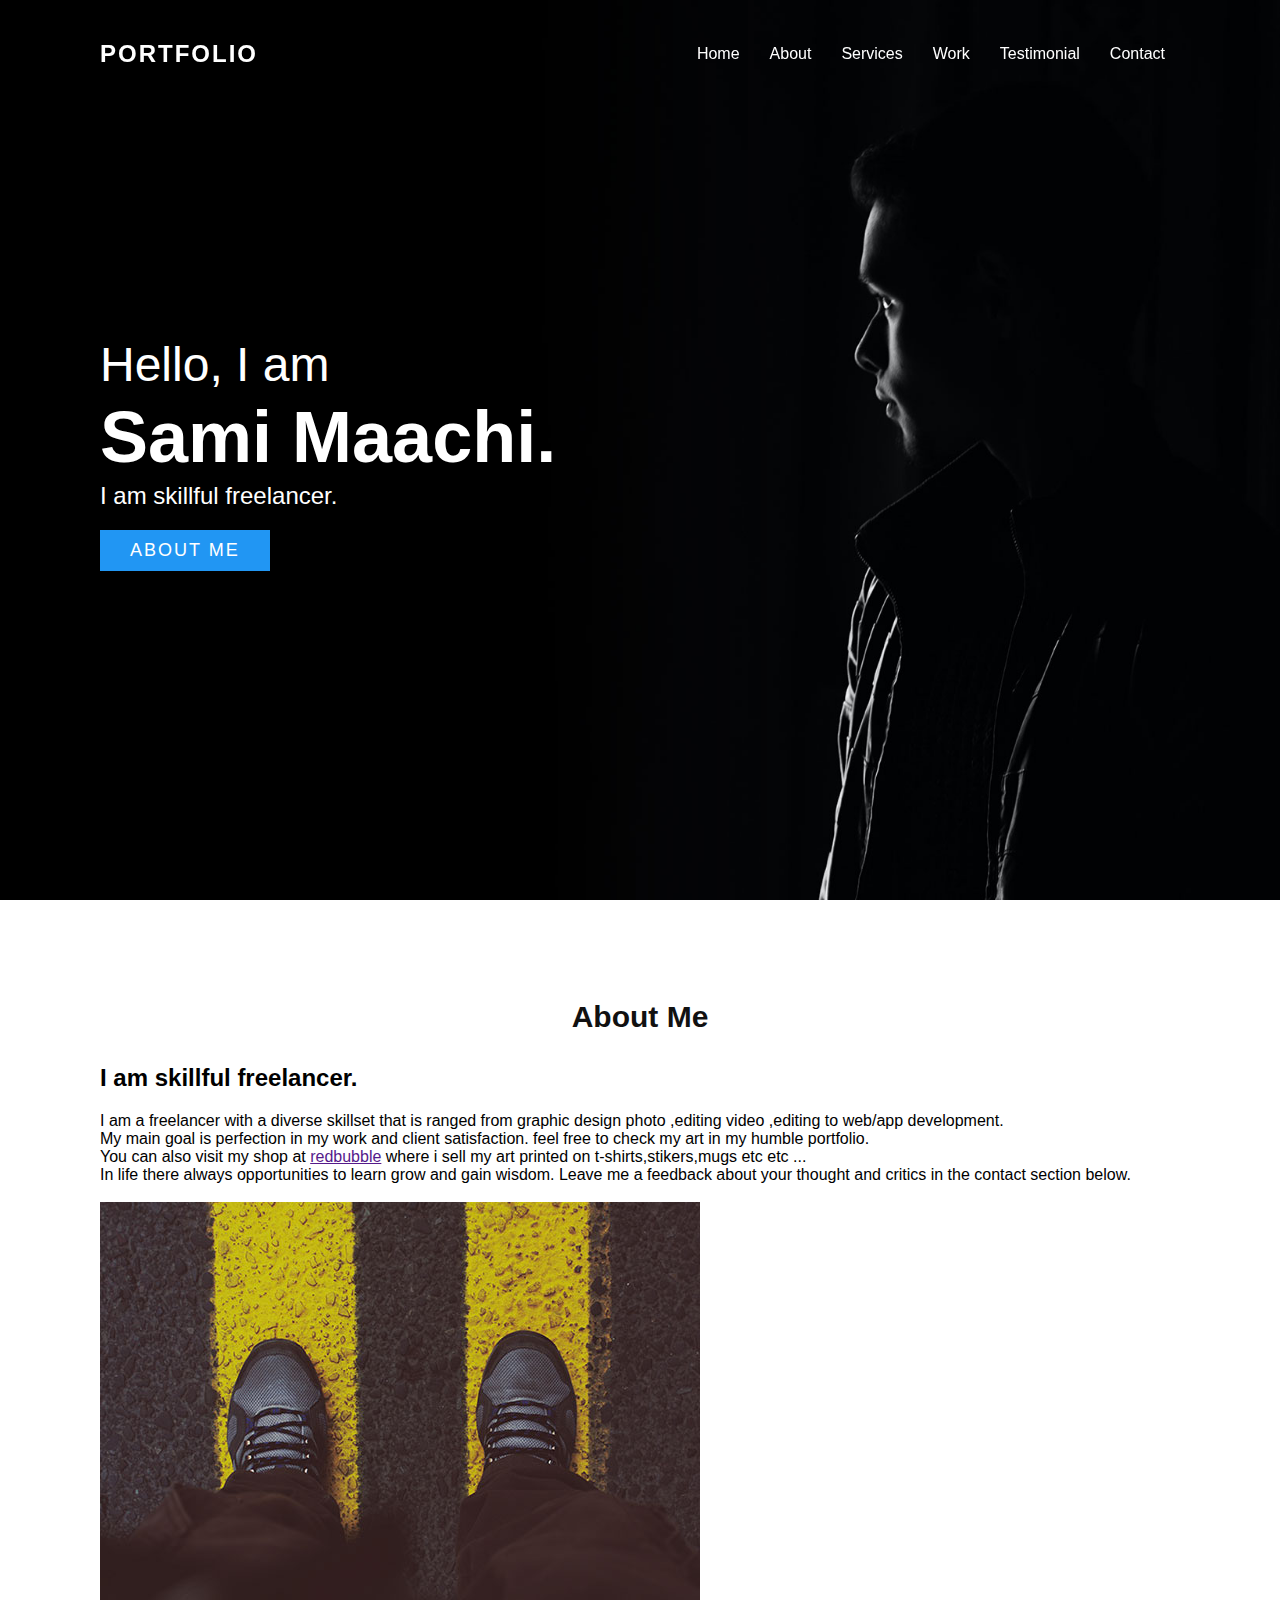
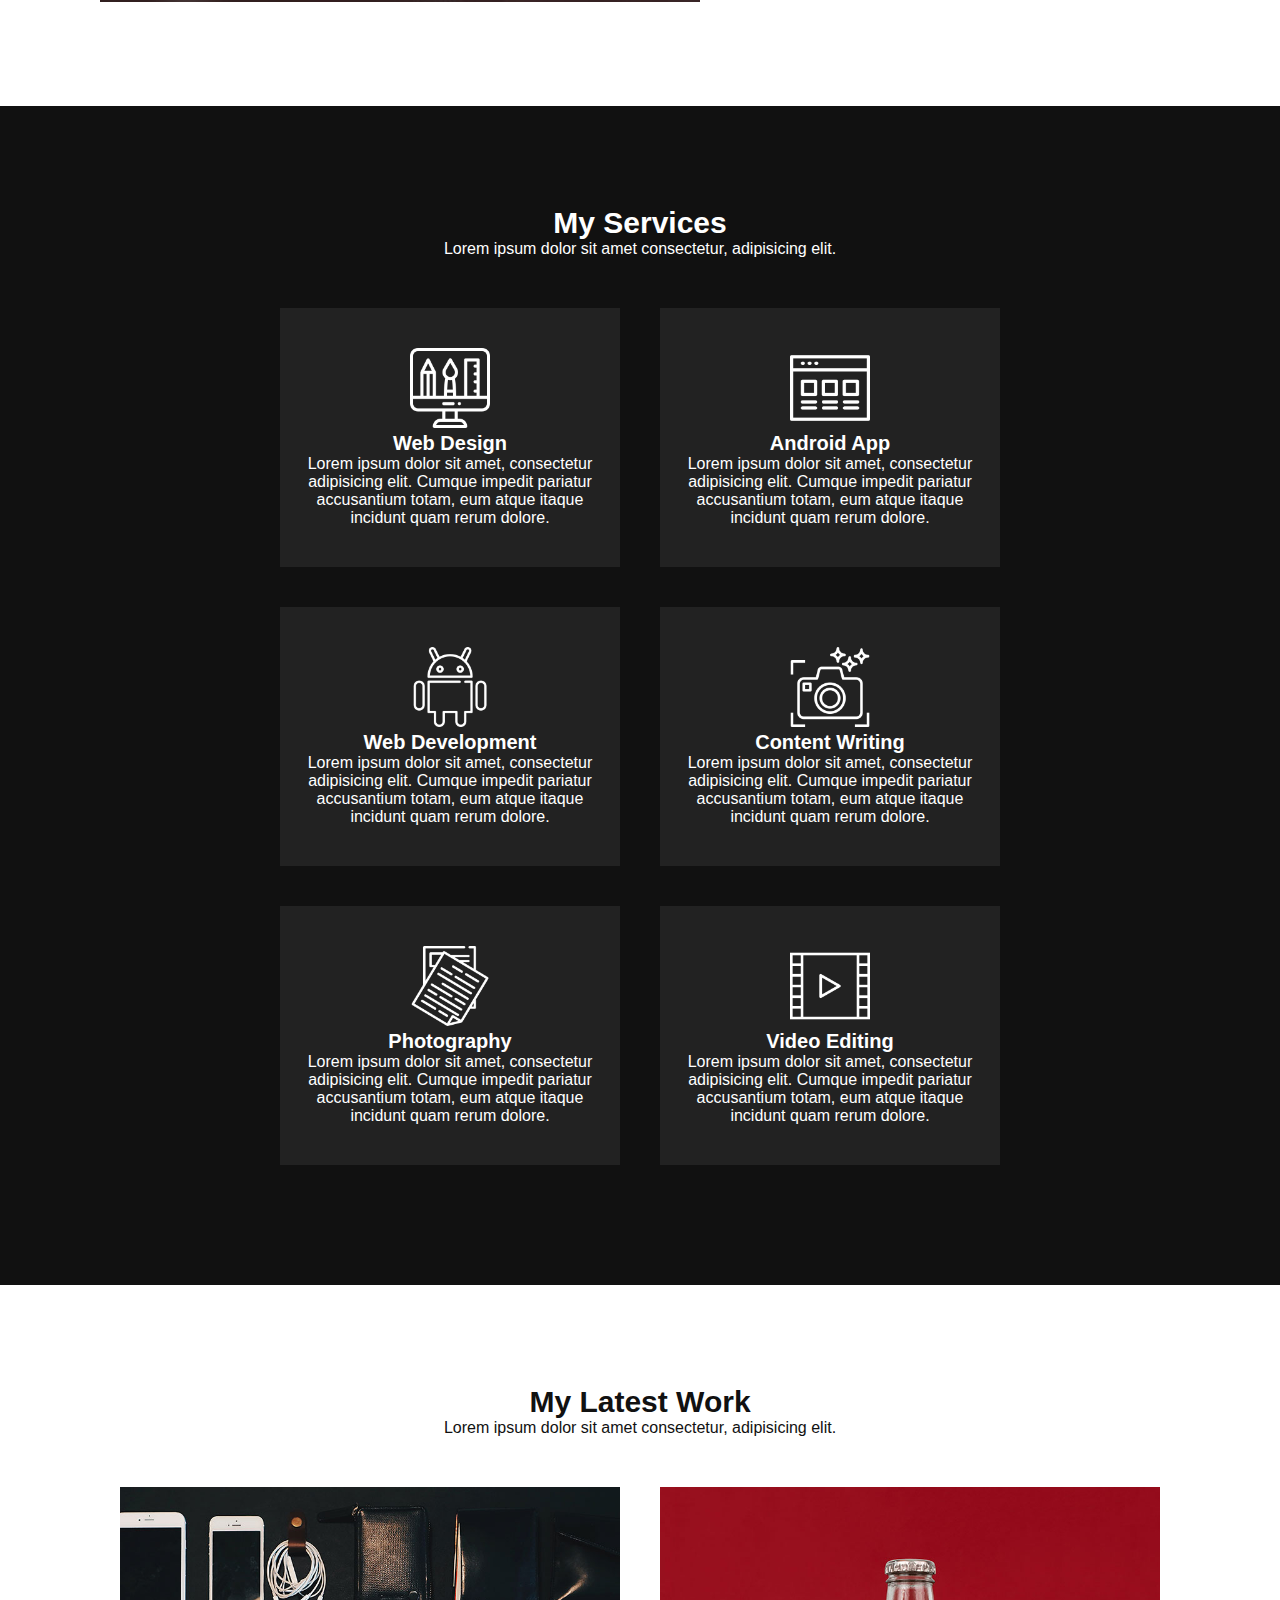
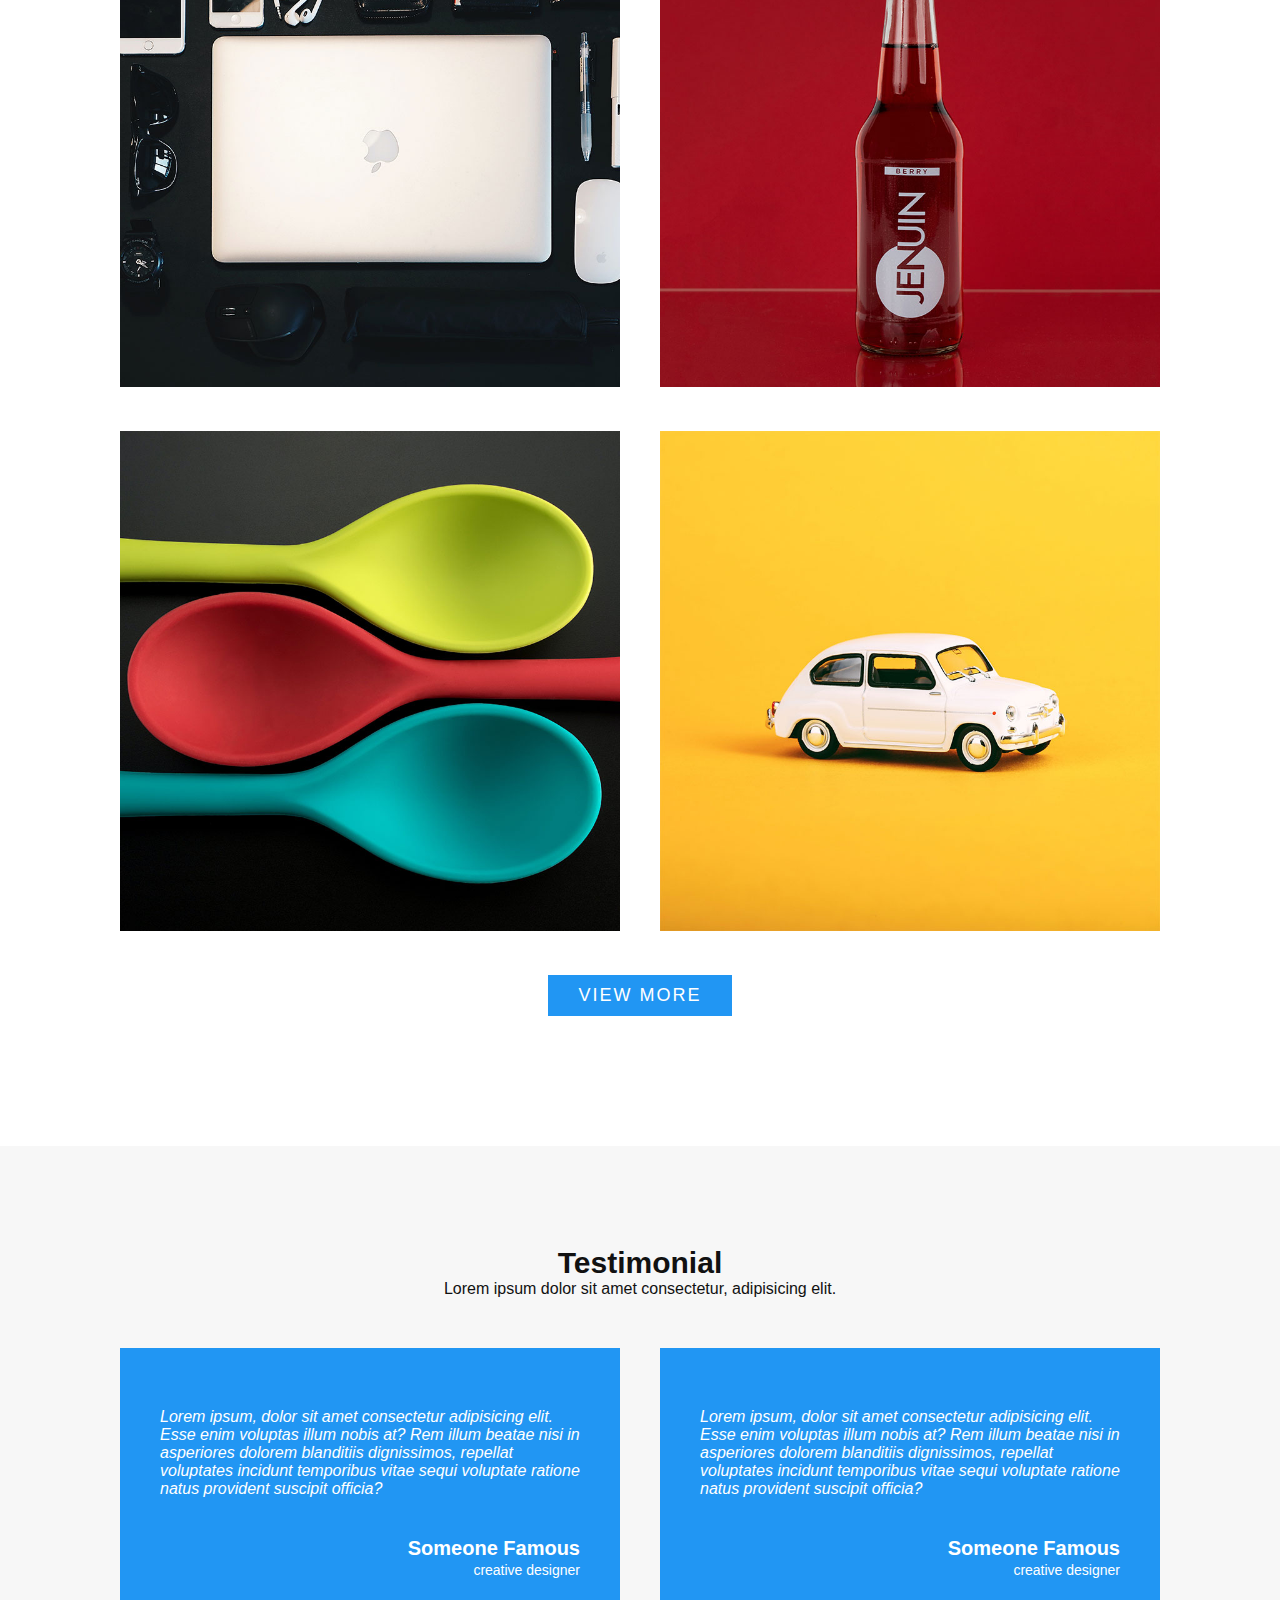
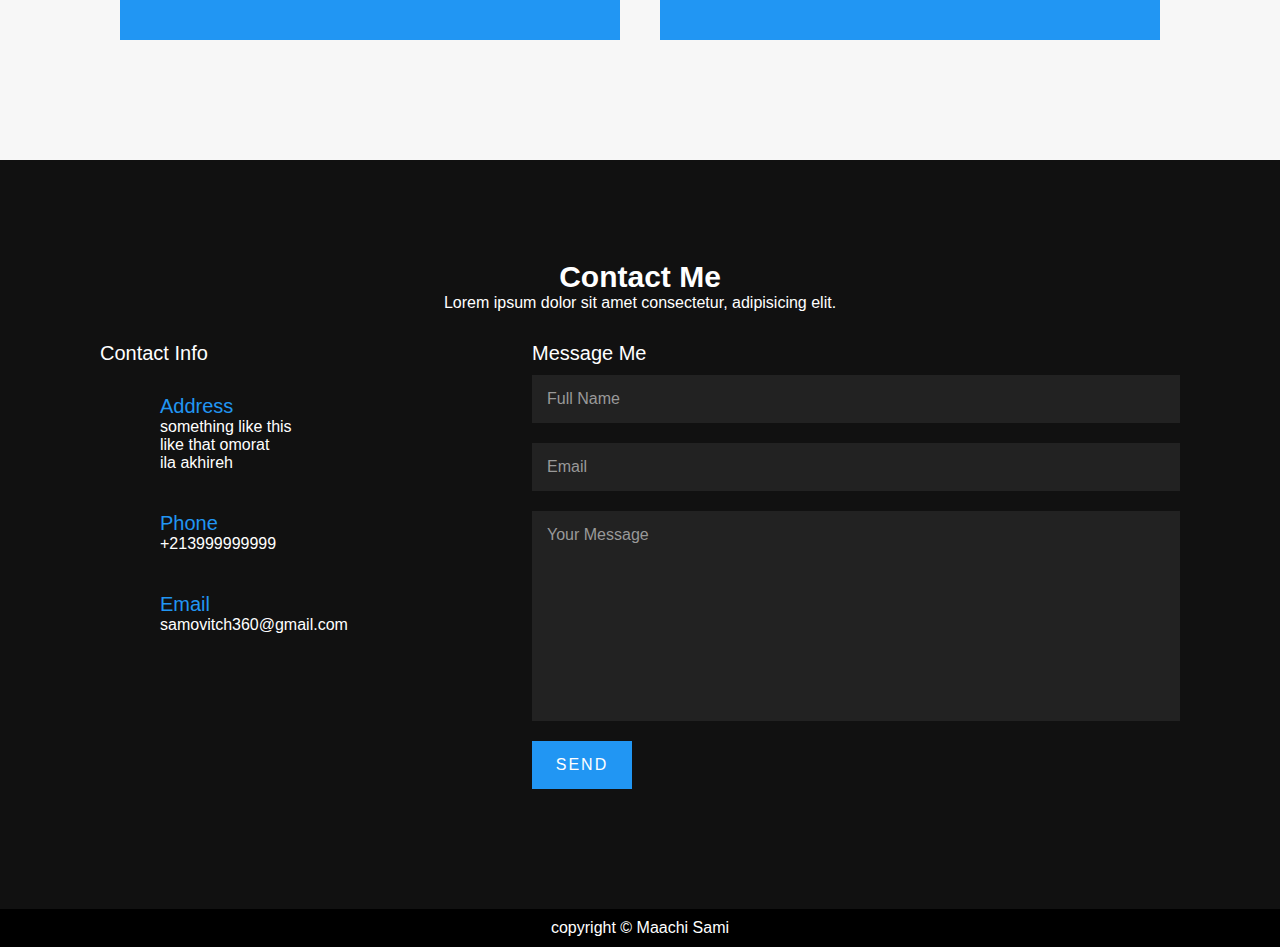
==== portfolio/index.html @ 8c182a85 "personal portfolio" ====
<!DOCTYPE html>
<html lang="en">
<head>
    <meta charset="UTF-8">
    <meta name="viewport" content="width=device-width, initial-scale=1.0">
    <link rel="stylesheet" href="portfolio.css">
    <title>My Portfolio</title>
</head>
<body>
    <header>
        <a href="#" class="logo">Portfolio</a>
        <div class="toggle" onclick="toggleMenu()"></div>
            <ul class="menu">
                <li><a href="#home"  onclick="toggleMenu()">Home</a></li>
                <li><a href="#about"  onclick="toggleMenu()">About</a></li>
                <li><a href="#services" onclick="toggleMenu()">Services</a></li>
                <li><a href="#work"  onclick="toggleMenu()">Work</a></li>
                <li><a href="#testimonial"  onclick="toggleMenu()">Testimonial</a></li>
                <li><a href="#contact"  onclick="toggleMenu()">Contact</a></li>
            </ul>
    </header>


    <section class="banner" id="home">
        <div class="textBox">
        <h2>Hello, I am <br> <span>Sami Maachi.</span></h2>
        <h3>I am skillful freelancer.</h3>
        <a href="#about" class="btn">About Me</a>
    </div>
    </section>


    <section class="about" id="about">
        <div class="heading">
            <h2>About Me</h2>
        </div>
        <div class="content">
            <div class="contentbox w50">
                <h3>I am skillful freelancer.</h3>
                <p>I am a freelancer with a diverse skillset that is ranged from graphic design photo ,editing video ,editing to web/app development. <br>
                    My main goal is perfection in my work and client satisfaction. feel free to check my art in my humble portfolio. <br>
                    You can also visit my shop at <a href="">redbubble</a> where i sell my art printed on t-shirts,stikers,mugs etc etc ... <br>
                    In life there always opportunities to learn grow and gain wisdom. Leave me a feedback about your thought and critics in the contact section below. <br>
                </p>
                 <br>
            <div class="w50">
                <img src="img1.jpg" alt="#">
            </div>
        </div>
    </section>


    <section class="services"  id="services">
        <div class="heading white">
        <h2>My Services</h2>
        <p>Lorem ipsum dolor sit amet consectetur, adipisicing elit. </p>
        </div>
        <div class="content">
            <div class="servicesbox">
                <img src="icon1.png" alt="#">
                <h2>Web Design</h2>
                <p>Lorem ipsum dolor sit amet, consectetur adipisicing elit. Cumque impedit pariatur accusantium totam, eum atque itaque incidunt quam rerum dolore.</p>
            </div>
            <div class="servicesbox">
                <img src="icon2.png" alt="#">
                <h2>Android App</h2>
                <p>Lorem ipsum dolor sit amet, consectetur adipisicing elit. Cumque impedit pariatur accusantium totam, eum atque itaque incidunt quam rerum dolore.</p>
            </div>
            <div class="servicesbox">
                <img src="icon3.png" alt="#">
                <h2>Web Development</h2>
                <p>Lorem ipsum dolor sit amet, consectetur adipisicing elit. Cumque impedit pariatur accusantium totam, eum atque itaque incidunt quam rerum dolore.</p>
            </div>
            <div class="servicesbox">
                <img src="icon4.png" alt="#">
                <h2>Content Writing</h2>
                <p>Lorem ipsum dolor sit amet, consectetur adipisicing elit. Cumque impedit pariatur accusantium totam, eum atque itaque incidunt quam rerum dolore.</p>
            </div>
            <div class="servicesbox">
                <img src="icon5.png" alt="#">
                <h2>Photography</h2>
                <p>Lorem ipsum dolor sit amet, consectetur adipisicing elit. Cumque impedit pariatur accusantium totam, eum atque itaque incidunt quam rerum dolore.</p>
            </div>
            <div class="servicesbox">
                <img src="icon6.png" alt="#">
                <h2>Video Editing</h2>
                <p>Lorem ipsum dolor sit amet, consectetur adipisicing elit. Cumque impedit pariatur accusantium totam, eum atque itaque incidunt quam rerum dolore.</p>
            </div>
        </div>
    </section>


    <section class="work" id="work">
        <div class="heading ">
            <h2>My Latest Work</h2>
            <p>Lorem ipsum dolor sit amet consectetur, adipisicing elit. </p>
            </div>
            <div class="content">
                <div class="workbox">
                    <img src="product1.jpg" alt="#">
                </div>
                <div class="workbox">
                    <img src="product2.jpg" alt="#">
                </div>
                <div class="workbox">
                    <img src="product3.jpg" alt="#">
                </div>
                <div class="workbox">
                    <img src="product4.jpg" alt="#">
                </div>
            </div>
            <div class="heading ">
                <a href="#" class="btn">View More</a>
                </div>
    </section>


    <section class="testimonial" id="testimonial">
        <div class="heading ">
            <h2>Testimonial</h2>
            <p>Lorem ipsum dolor sit amet consectetur, adipisicing elit. </p>
            </div>
            <div class="content">
                <div class="testimonialbox">
                    <p>Lorem ipsum, dolor sit amet consectetur adipisicing elit. Esse enim voluptas illum nobis at? Rem illum beatae nisi in asperiores dolorem blanditiis dignissimos, repellat voluptates incidunt temporibus vitae sequi voluptate ratione natus provident suscipit officia?</p>
                    <h3>Someone Famous<br><span>creative designer</span></h3>
                </div>
                <div class="testimonialbox">
                    <p>Lorem ipsum, dolor sit amet consectetur adipisicing elit. Esse enim voluptas illum nobis at? Rem illum beatae nisi in asperiores dolorem blanditiis dignissimos, repellat voluptates incidunt temporibus vitae sequi voluptate ratione natus provident suscipit officia?</p>
                    <h3>Someone Famous<br><span>creative designer</span></h3>
                </div>
            </div>
    </section>


    <section class="contact" id="contact">
        <div class="heading white">
            <h2>Contact Me</h2>
            <p>Lorem ipsum dolor sit amet consectetur, adipisicing elit. </p>
            </div>
            <div class="content">
                <div class="contactinfo">
                    <h3>Contact Info</h3>
                    <div class="contactinfobox">
                        <div class="box">
                        <div class="icon"></div>
                        <div class="text">
                                <h3>Address</h3>
                                <p>something like this <br>like that omorat <br> ila akhireh</p>
                            </div>
                        </div>
                        <div class="box">
                            <div class="icon"></div>
                            <div class="text">
                                    <h3>Phone </h3>
                                    <p>+213999999999</p>
                                </div>
                            </div>
                            <div class="box">
                                <div class="icon"></div>
                                <div class="text">
                                        <h3>Email</h3>
                                        <p>samovitch360@gmail.com</p>
                                    </div>
                                </div>
                             </div>
                         </div>
                <div class="formbox">
                    <form action="">
                        <h3>Message Me</h3>
                        <input type="text" name="" placeholder="Full Name">
                        <input type="email" name="" placeholder="Email">
                        <textarea placeholder="Your Message" cols="30" rows="10"></textarea>
                        <input type="submit" value="Send">
                    </form>
                </div>
            </div>
    </section>
    <footer> <p>copyright &copy Maachi Sami</p></footer>
    <script type="text/javascript">
    window.addEventListener('scroll',function(){
        var header = document.querySelector('header');
        header.classList.toggle('sticky',window.scrollY > 0);
    });
    function toggleMenu(){
        var menutoggle = document.querySelector('.toggle');
        var menu = document.querySelector('.menu');
        menutoggle.classList.toggle('active');
        menu.classList.toggle('active');
    }

    </script>
</body>
</html>
---- portfolio/portfolio.css ----
*{
    margin: 0;
    padding: 0;
    box-sizing: border-box;
    font-family: Verdana, Geneva, Tahoma, sans-serif;
    scroll-behavior: smooth;
}
section{
    padding: 100px;
}
.banner {
    position: relative;
    min-height: 100vh;
    background: url(banner.jpg);
    background-position: right;
    background-repeat: no-repeat;
    background-size: cover;
    display: flex;
    justify-content: space-between;
    align-items: center;
}
.banner h2{
    font-size: 3em;
    color: white;
    font-weight: 500;
    line-height: 1.5em;
}
.banner h2 span{
    font-size: 1.5em;
    font-weight: 700;
}
.banner h3{
    font-size: 1.5em;
    color: white;
    font-weight: 500;
}
.btn{
    position: relative;
    color: #fff;
    display: inline-block;
    margin-top: 20px;
    padding: 10px 30px;
    background:#2196f3;
    text-transform: uppercase;
    text-decoration: none;
    font-size: 18px;
    font-weight: 500;
    letter-spacing: 2px;
}
header{
    position: fixed;
    top: 0;
    left: 0;
    width: 100%;
    padding:40px 100px;
    z-index: 1000;
    display: flex;
    justify-content: space-between;
    align-items: center;
    transition: 0.5s;
}
header.sticky{
    background: white;
    padding: 20px 100px;
    box-shadow: 0 5px 20px rgba(0,0,0,0.3);
}
header .logo {
    color: white;
    font-size: 24px;
    text-transform: uppercase;
    text-decoration: none;
    font-weight: 700;
    letter-spacing: 2px;
}
header.sticky .logo{
    color: #111;
}
header ul{
    position: relative;
    display: flex;
}
header ul li{
    position: relative;
    list-style: none;
}
header ul li a {
    position: relative;
    display: inline-block;
    color: white;
    text-decoration: none;
    margin: 0 15px;
} 
header.sticky ul li a{
    color: #111;
}
.heading{
    width: 100%;
    text-align: center;
    margin-bottom: 30px;
    color: #111;
}
.heading h2{
    font-weight: 600;
    font-size: 30px;
}
.content{
    display: flex;
    justify-content: space-between;
}
.contentbox{
    padding-right: 30px;
}
.contentbox h3{
    font-size: 24px;
    margin-bottom: 20px;
}
.w50{
    min-width: 50%;
}
img{
    max-width: 100%;
}
.services{
    background: #111;
}
.heading.white{
    color: white;
}
.services .content{
    display: flex;
    justify-content: center;
    flex-wrap: wrap;
    flex-direction: row;
}
.services .content .servicesbox{
    background: #222;
    padding: 40px 20px;
    max-width: 340px;
    margin: 20px;
    color: white;
    text-align: center;
    transition: 0.5s;
}
.services .content .servicesbox:hover{
    background: #2196f3;
}
.services .content .servicesbox img {
    max-width: 80px;
    filter: invert(1);
}
.services .content .servicesbox h2{
    font-size: 20px;
    font-weight: 600;
}
.work .content{
    display: flex;
    justify-content: space-between;
    flex-wrap: wrap;
}
.work .content .workbox{
    padding: 20px;
    width: 50%;
}
.work .content .workbox img{
    max-width: 100%;
}
.testimonial{
    background: #f7f7f7;
}
.testimonial .content{
    display: flex;
    justify-content: space-between;
    flex-wrap: wrap;
}
.testimonial .content .testimonialbox{
    max-width: calc(50% - 40px);
    background: #2196f3 ;
    margin: 20px;
    padding: 60px 40px;
}
.testimonial .content .testimonialbox p{
    color: #fff;
    font-style: italic;
    font-weight: 300;
    font-size: 16px;
}
.testimonial .content .testimonialbox h3{
    margin-top: 40px;
    font-weight: 600;
    font-size: 20px;
    line-height: 1em;
    color: #fff;
    text-align: end;
}
.testimonial .content .testimonialbox h3 span{
    font-weight: 400;
    font-size: 14px;
}
.contact{
    background: #111;
}
.formbox{
    min-width: 60%;
}
.formbox form{
    display: flex;
    flex-direction: column;
}
.formbox form h3,
.contactinfo h3{
    color: #fff;
    font-size: 20px;
    font-weight: 500;
    margin-bottom: 10px;
}
.formbox form input,
.formbox form textarea{
    margin-bottom: 20px;
    padding: 15px;
    font-size: 16px;
    border: none;
    outline: none;
    background: #222222;
    color: #fff;
    resize: none;
}
.formbox form textarea{
    min-width: 200px;
}
.formbox form input::placeholder,
.formbox form textarea::placeholder{
    color: #999999;
}
.formbox form input[type="submit"]
{
    max-width: 100px;
    background: #2196f3;
    cursor: pointer;
    text-transform: uppercase;
    letter-spacing: 2px;
}
.contactinfo{
    min-width: 40%;
}
.contactinfobox{
    position: relative;
}
.contactinfobox .box{
    position: relative;
    padding: 20px 0;
    display: flex;
}
.contactinfobox .box .icon{
    min-width: 40px;
    padding-top: 4px;
    color: #fff;
    display: flex;
    justify-content: center;
    align-items: flex-start;
    font-size: 24px;
}
.contactinfobox .box .text{
    display: flex;
    margin-left: 20px;
    font-size: 16px;
    color: #fff ;
    flex-direction: column;
    font-weight: 300;
}
.contactinfobox .box .text h3{
    font-weight: 500;
    color: #2196f3;
    margin-bottom: 0;
}
footer{
    background: #000000;
    color: #fff;
    text-align: center;
    padding: 10px;
}
/*Responsiveness*/

@media (max-width:991px){
    header,
    header.sticky{
        padding: 20px 50px;
        z-index: 100;
    }
    .menu{
        position: fixed;
        top:69px;
        left: -100%;
        display: block;
        padding: 100px 50px;
        text-align: center;
        width: 100%;
        height: 100%;
        background: #fff;
        transition: 0.5s;
        z-index: 99;
        border-top: 1px solid rgba(0,0,0,0.3);
    }
    .menu.active{
        left: 0;
    }
    header ul li a{
        color: #111;
        font-size: 24px;
        margin: 10px;
    }
    .toggle{
        width: 40px;
        background: url(menu.png);
        height: 40px;
        background-position: center;
        background-repeat: no-repeat;
        background-size: 30px;
        cursor: pointer;
    }
    .toggle.active{
    background: url(close.png);
    background-position: center;
    background-repeat: no-repeat;
    background-size: 25px;
    cursor: pointer;
}
header.sticky .toggle{
    filter: invert(1);
}
section{
    padding: 100px 50px;
}
.banner{
    padding: 150px 50px 100px;
}
.banner h2{
    font-size: 1.5em;
}
.banner h3{
    font-size: 1em;
}
.btn{
    margin-top: 10px;
    padding: 10px 20px;;
    font-size: 14px;
}
.heading h2 {
    font-size: 24px;
}
.contentbox h3 {
    font-size: 20px;
}
.content {
    flex-direction: column;
}
.w50 {
    margin-bottom: 20px;
}
.services .content .servicesbox {
  
    margin: 10px;
}
.work .content .workbox {
    padding: 10px;
    width: 100%;
}
.testimonial .content .testimonialbox {
    max-width:100%;
    margin: 10px;
    padding: 40px 20px;
}
.testimonial .content .testimonialbox h3 {
    margin-top: 20px;
}
.contactinfo {
    margin: 20px 0;
}
}
@media (max-width:600px){
    header,
    header.sticky{
        padding: 20px 20px;
    }
    .banner {
        padding: 150px 20px 100px;
    }
    section {
        padding: 100px 20px;
    }
}
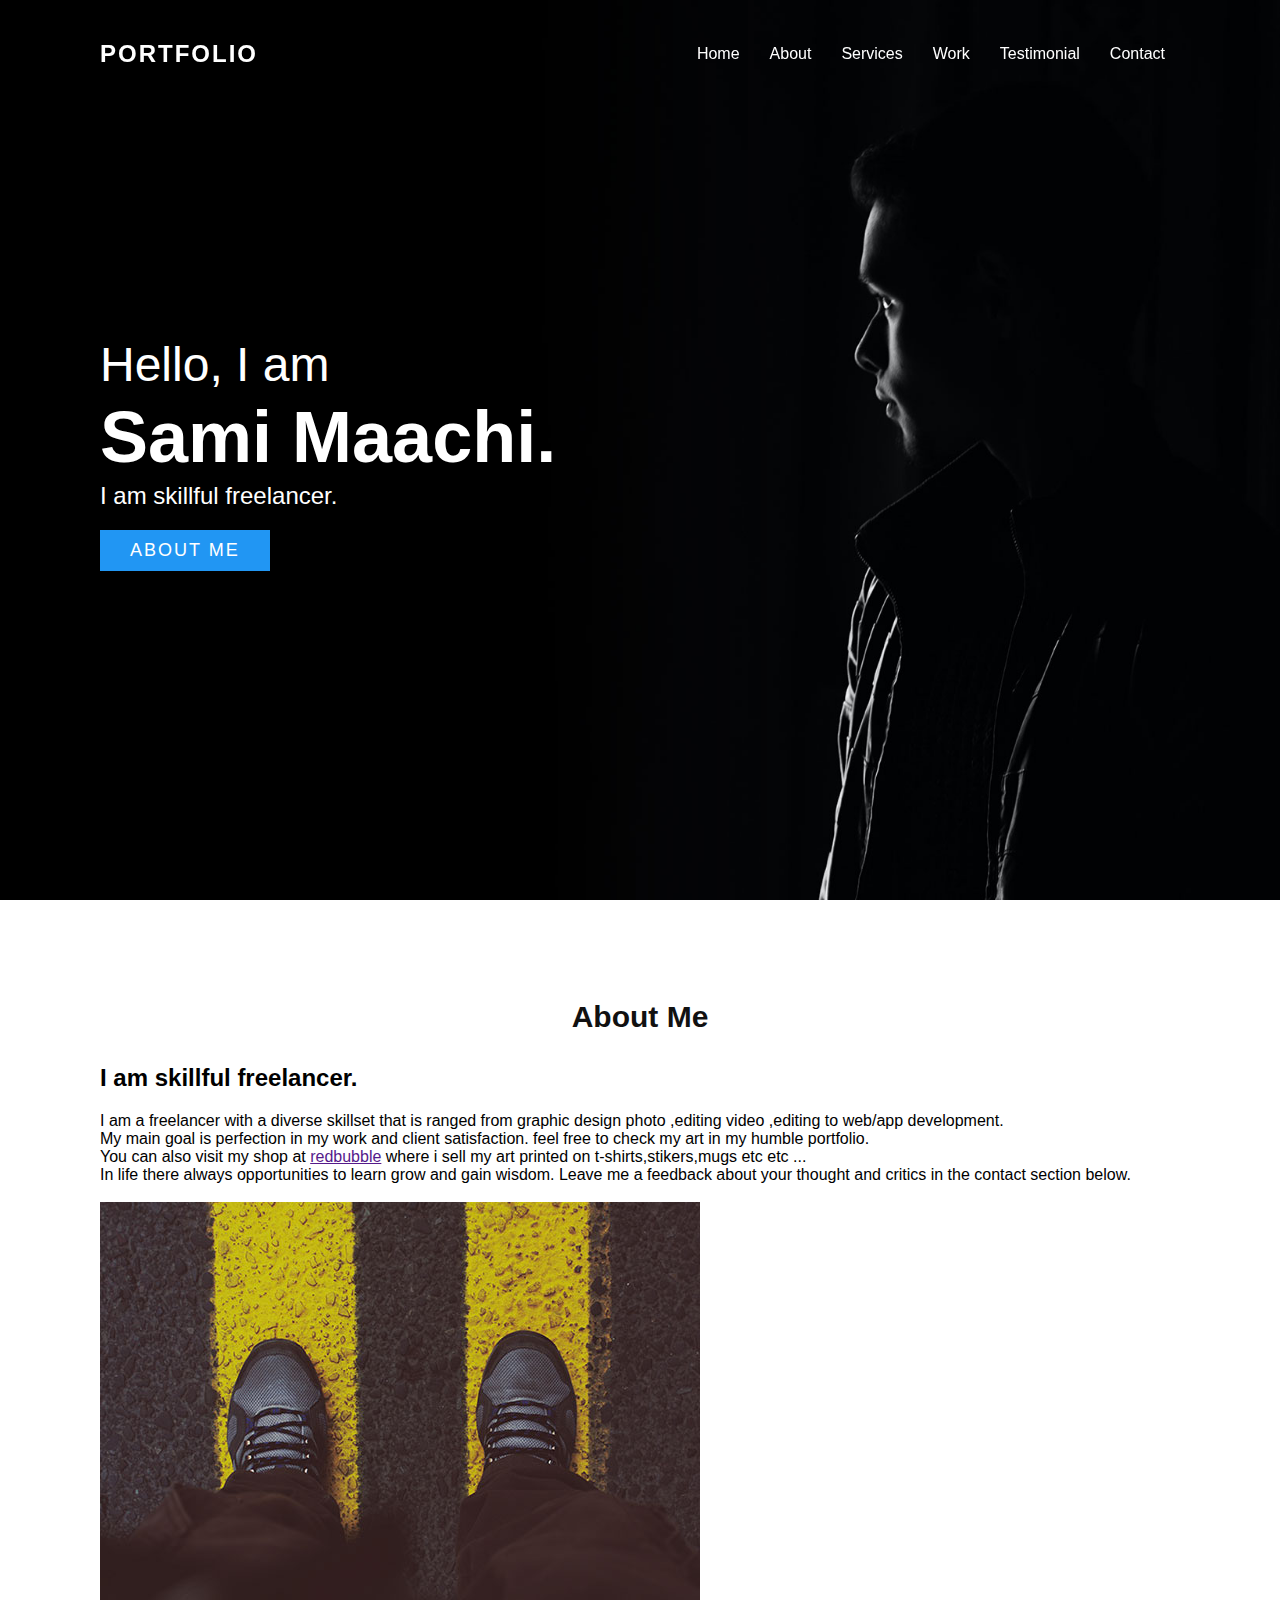
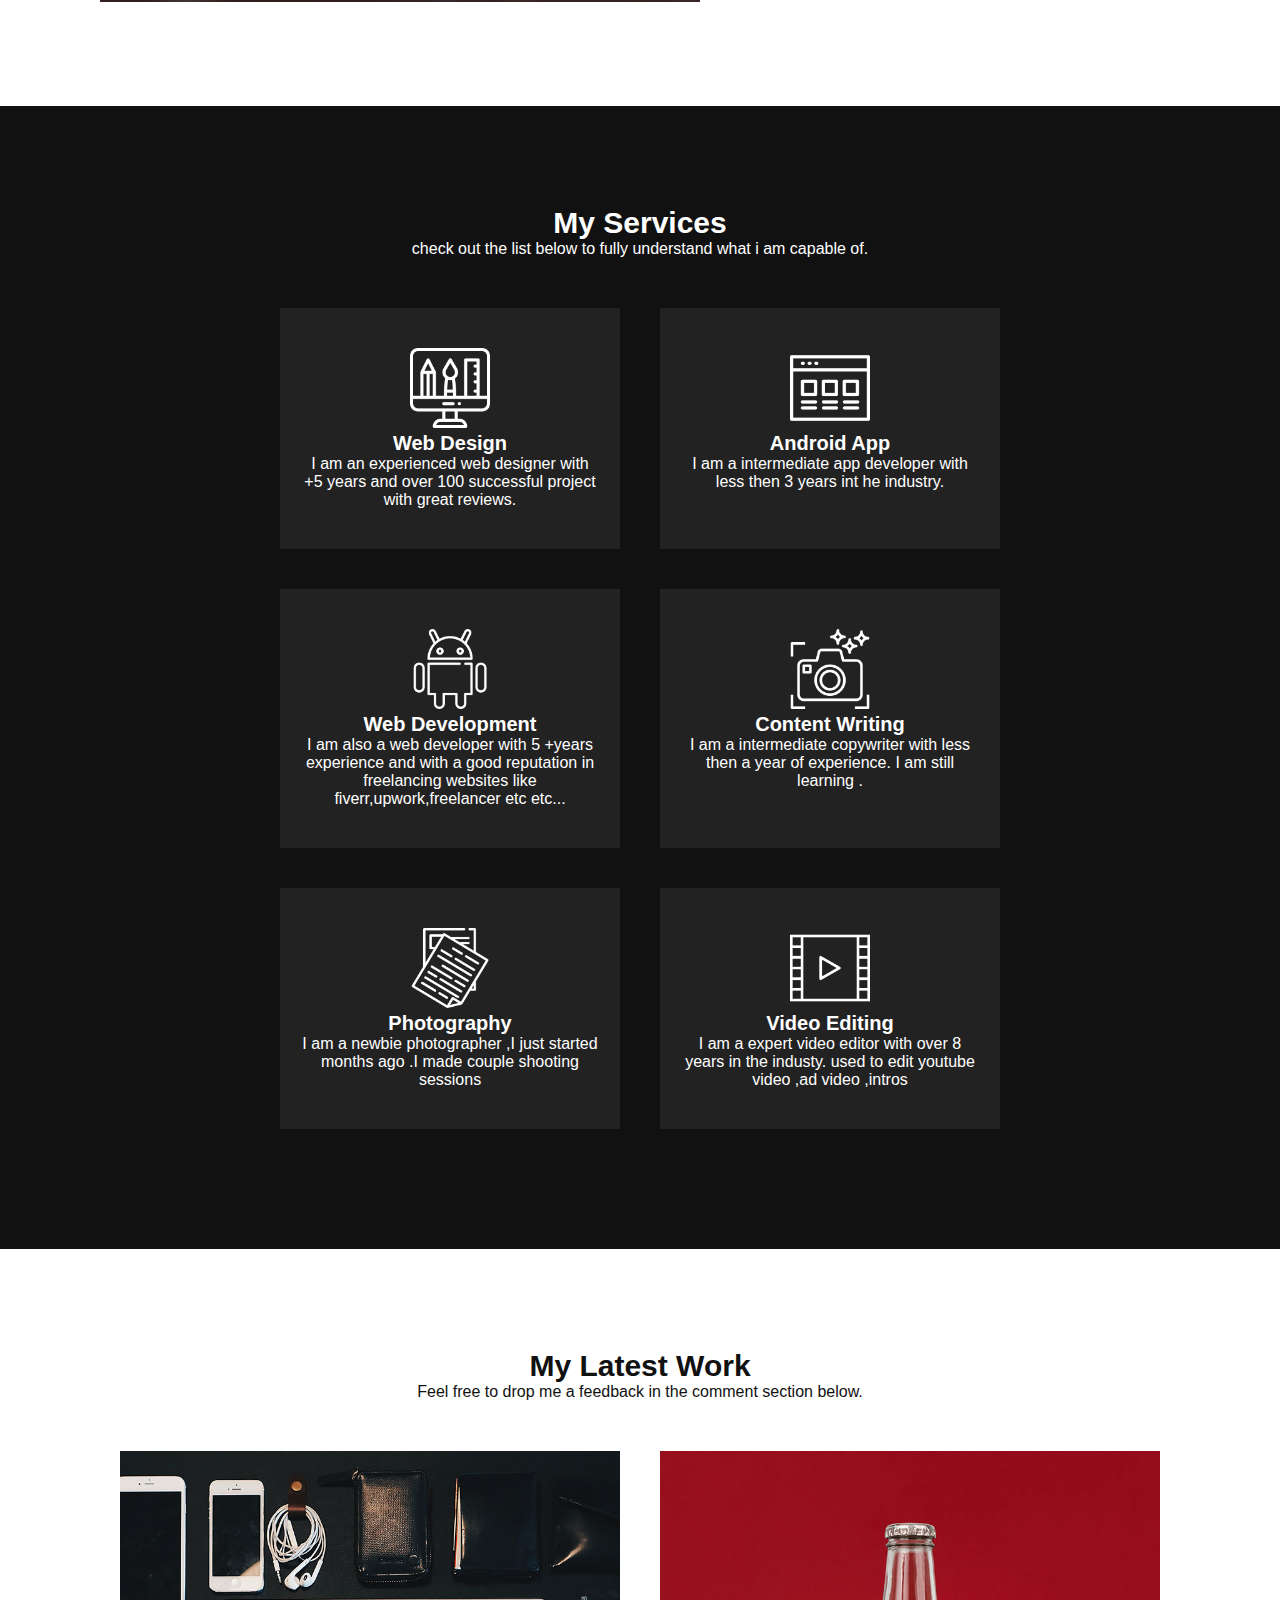
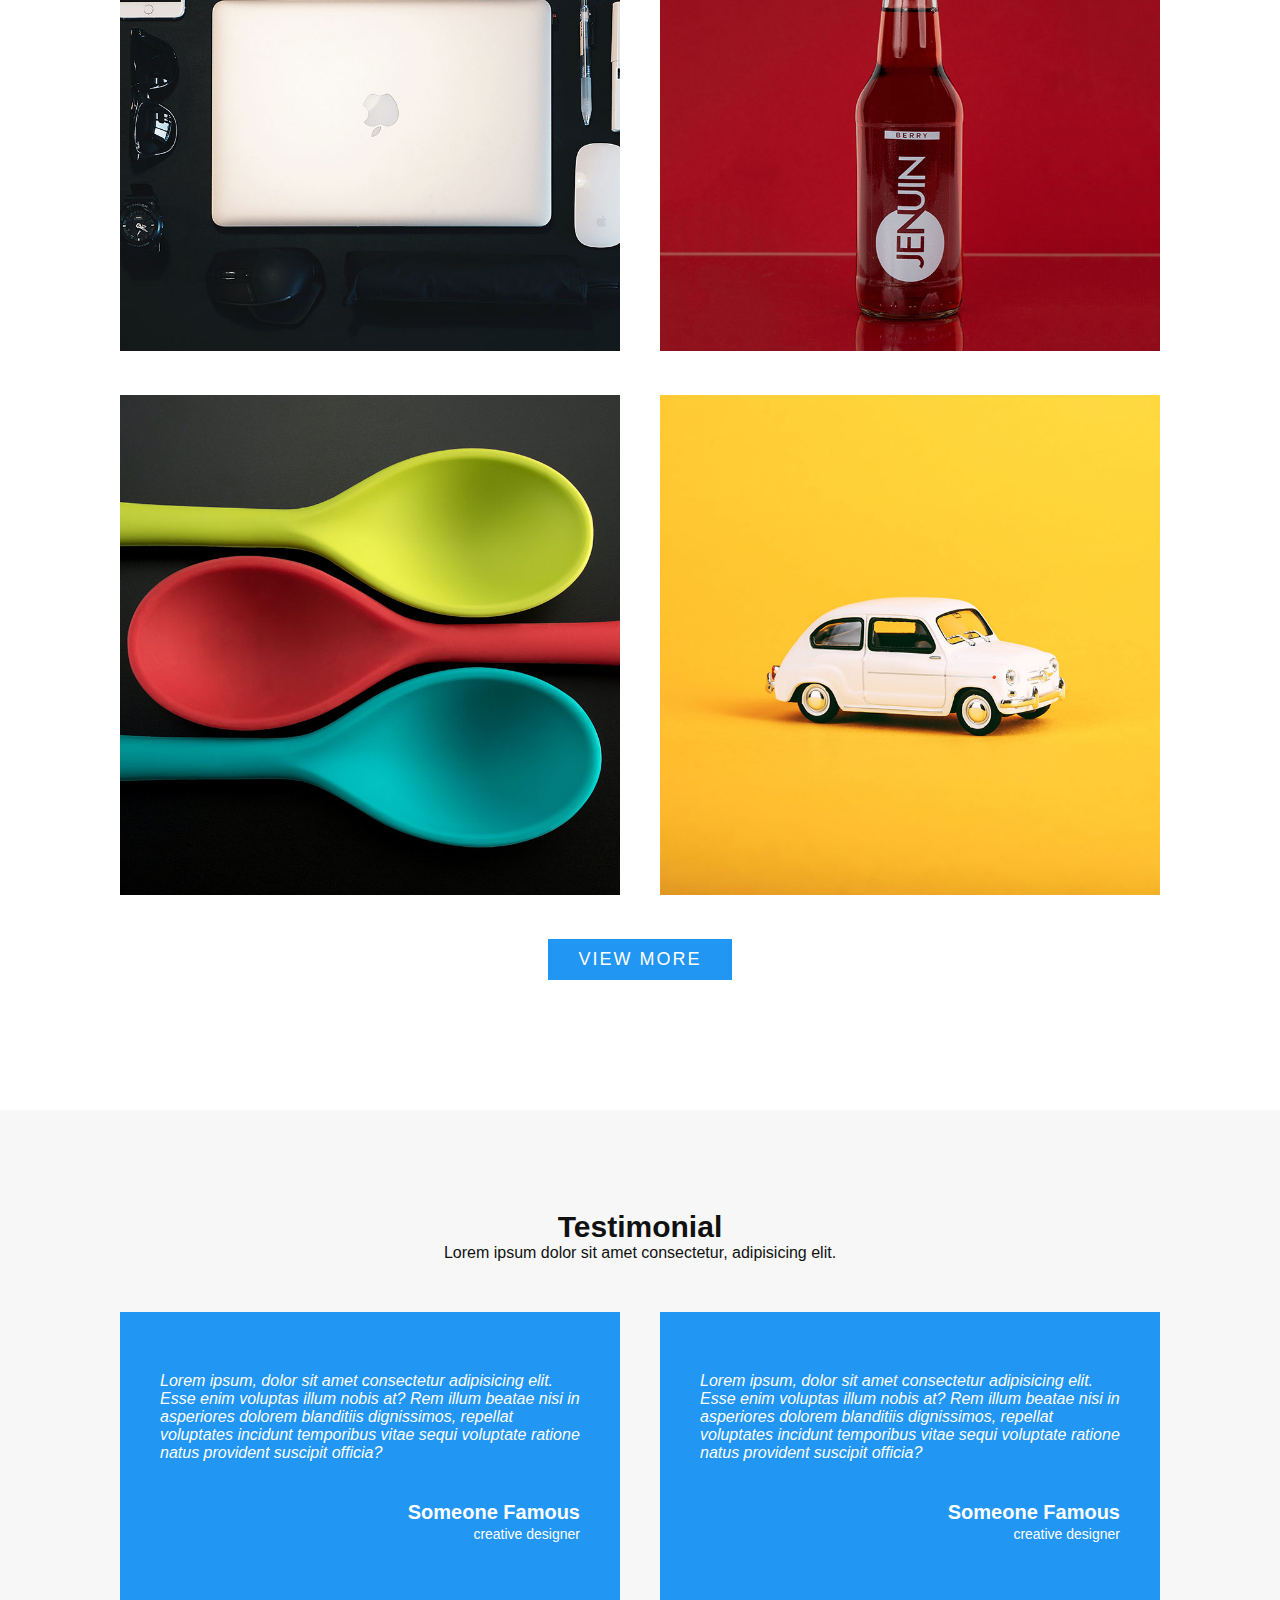
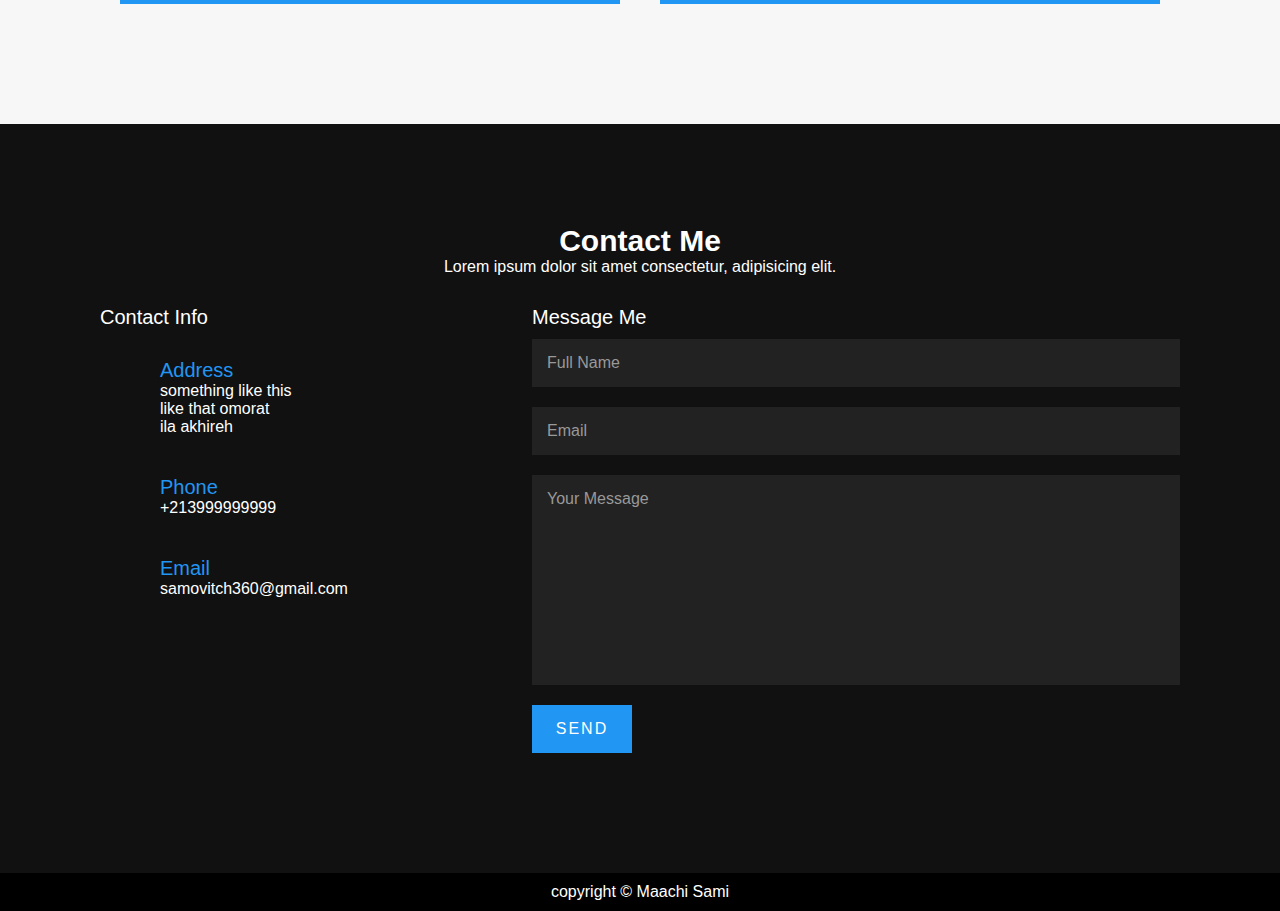
==== commit a33edad5: "Add files via upload" ====
--- a/portfolio/index.html
+++ b/portfolio/index.html
@@ -53,38 +53,38 @@
     <section class="services"  id="services">
         <div class="heading white">
         <h2>My Services</h2>
-        <p>Lorem ipsum dolor sit amet consectetur, adipisicing elit. </p>
+        <p>check out the list below to fully understand what i am capable of. </p>
         </div>
         <div class="content">
             <div class="servicesbox">
                 <img src="icon1.png" alt="#">
                 <h2>Web Design</h2>
-                <p>Lorem ipsum dolor sit amet, consectetur adipisicing elit. Cumque impedit pariatur accusantium totam, eum atque itaque incidunt quam rerum dolore.</p>
+                <p>I am an experienced web designer with +5 years and over 100 successful project with great reviews.</p>
             </div>
             <div class="servicesbox">
                 <img src="icon2.png" alt="#">
                 <h2>Android App</h2>
-                <p>Lorem ipsum dolor sit amet, consectetur adipisicing elit. Cumque impedit pariatur accusantium totam, eum atque itaque incidunt quam rerum dolore.</p>
+                <p>I am a intermediate app developer with less then 3 years int he industry.</p>
             </div>
             <div class="servicesbox">
                 <img src="icon3.png" alt="#">
                 <h2>Web Development</h2>
-                <p>Lorem ipsum dolor sit amet, consectetur adipisicing elit. Cumque impedit pariatur accusantium totam, eum atque itaque incidunt quam rerum dolore.</p>
+                <p>I am also a web developer with 5 +years experience and with a good reputation in freelancing websites like fiverr,upwork,freelancer etc etc...</p>
             </div>
             <div class="servicesbox">
                 <img src="icon4.png" alt="#">
                 <h2>Content Writing</h2>
-                <p>Lorem ipsum dolor sit amet, consectetur adipisicing elit. Cumque impedit pariatur accusantium totam, eum atque itaque incidunt quam rerum dolore.</p>
+                <p>I am a intermediate copywriter with less then a year of experience. I am still learning .</p>
             </div>
             <div class="servicesbox">
                 <img src="icon5.png" alt="#">
                 <h2>Photography</h2>
-                <p>Lorem ipsum dolor sit amet, consectetur adipisicing elit. Cumque impedit pariatur accusantium totam, eum atque itaque incidunt quam rerum dolore.</p>
+                <p>I am a newbie photographer ,I just started months ago .I made couple shooting sessions</p>
             </div>
             <div class="servicesbox">
                 <img src="icon6.png" alt="#">
                 <h2>Video Editing</h2>
-                <p>Lorem ipsum dolor sit amet, consectetur adipisicing elit. Cumque impedit pariatur accusantium totam, eum atque itaque incidunt quam rerum dolore.</p>
+                <p>I am a expert video editor with over 8 years in the industy. used to edit youtube video ,ad video ,intros </p>
             </div>
         </div>
     </section>
@@ -93,7 +93,7 @@
     <section class="work" id="work">
         <div class="heading ">
             <h2>My Latest Work</h2>
-            <p>Lorem ipsum dolor sit amet consectetur, adipisicing elit. </p>
+            <p>Feel free to drop me a feedback in the comment section below. </p>
             </div>
             <div class="content">
                 <div class="workbox">
